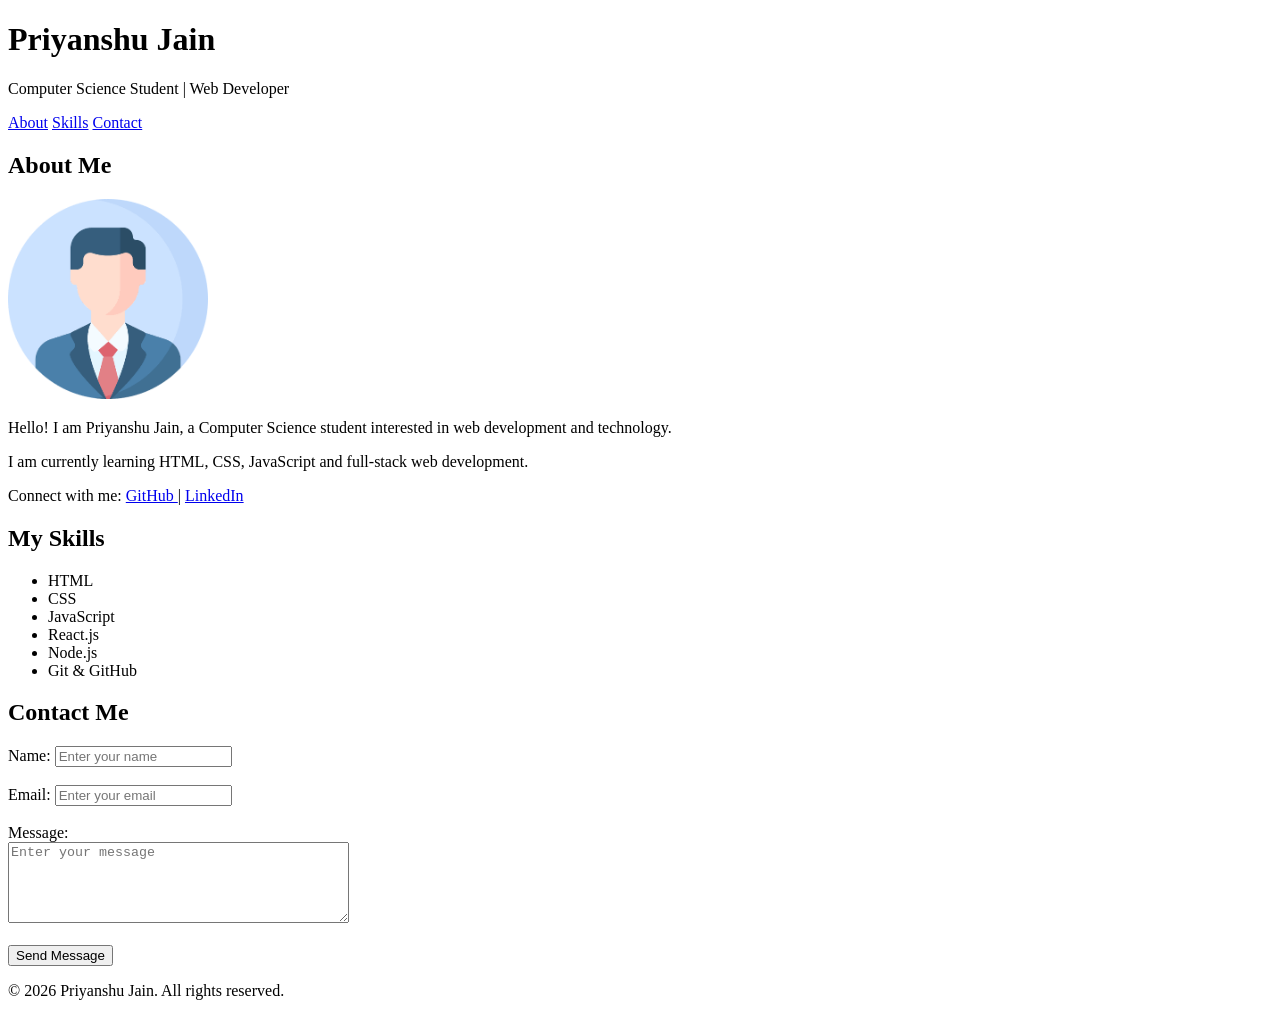
==== index.html @ 76cd6afb "Portfolio" ====
<!DOCTYPE html>

<html lang="en">

<head>
    <meta charset="UTF-8">
    <meta name="viewport" content="width=device-width, initial-scale=1.0">

    <title>My Portfolio</title>
</head>

<body>

    <header>

        <h1>Priyanshu Jain</h1>

        <p>Computer Science Student | Web Developer</p>
        <nav>

    <a href="#about">About</a>
    <a href="#skills">Skills</a>
    <a href="#contact">Contact</a>

</nav>

    </header>
    <main>  

    <section id="about">

        <h2>About Me</h2>
        <img
    src="images/profile.png"
    alt="Profile picture of Priyanshu Jain"
    width="200"
>

        <p>
            Hello! I am Priyanshu Jain, a Computer Science student
            interested in web development and technology.
        </p>

        <p>
            I am currently learning HTML, CSS, JavaScript and
            full-stack web development.
        </p>
        <p>
    Connect with me:
    
    <a href="https://github.com/" target="_blank">
        GitHub
    </a>
    
    |
    
    <a href="https://www.linkedin.com/" target="_blank">
        LinkedIn
    </a>
</p>

    </section>
    <section id="skills">

    <h2>My Skills</h2>

    <ul>
        <li>HTML</li>
        <li>CSS</li>
        <li>JavaScript</li>
        <li>React.js</li>
        <li>Node.js</li>
        <li>Git & GitHub</li>
    </ul>

</section>
<section id="contact">

    <h2>Contact Me</h2>

    <form>

        <label for="name">Name:</label>
        <input 
            type="text"
            id="name"
            name="name"
            placeholder="Enter your name"
            required
        >

        <br><br>

        <label for="email">Email:</label>
        <input 
            type="email"
            id="email"
            name="email"
            placeholder="Enter your email"
            required
        >

        <br><br>

        <label for="message">Message:</label>
        <br>

        <textarea
            id="message"
            name="message"
            rows="5"
            cols="40"
            placeholder="Enter your message"
            required
        ></textarea>

        <br><br>

        <button type="submit">Send Message</button>

    </form>

</section>
</main>
<footer>

    <p>
        © 2026 Priyanshu Jain. All rights reserved.
    </p>

</footer>

</body>

</html>
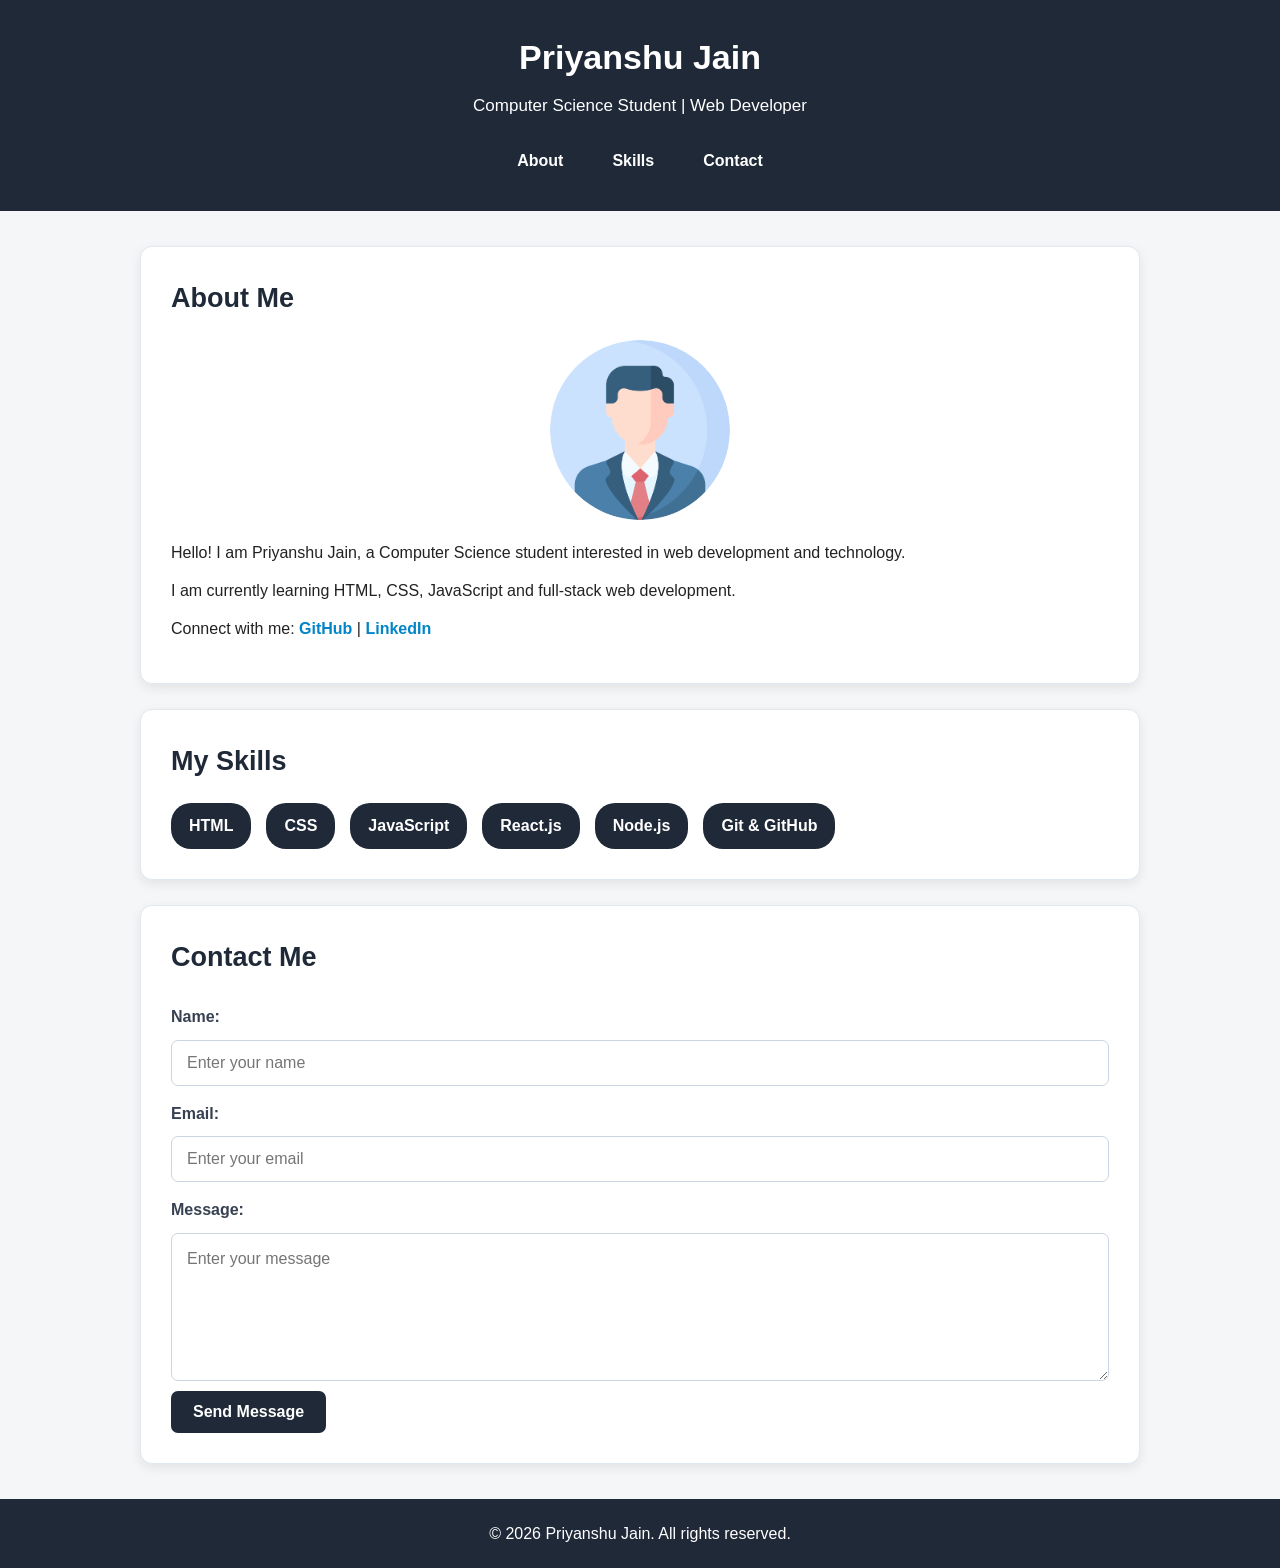
==== commit 34d489df: "Portfolio" ====
--- a/index.html
+++ b/index.html
@@ -1,5 +1,4 @@
 <!DOCTYPE html>
-
 <html lang="en">
 
 <head>
@@ -7,128 +6,156 @@
     <meta name="viewport" content="width=device-width, initial-scale=1.0">
 
     <title>My Portfolio</title>
+
+    <!-- External CSS stylesheet -->
+    <link rel="stylesheet" href="style.css">
+
+    <!-- Prevents browser from requesting a missing favicon -->
+    <link rel="icon" href="data:,">
 </head>
 
 <body>
 
+    <!-- ================= HEADER ================= -->
     <header>
 
         <h1>Priyanshu Jain</h1>
 
         <p>Computer Science Student | Web Developer</p>
+
+        <!-- Main navigation links -->
         <nav>
-
-    <a href="#about">About</a>
-    <a href="#skills">Skills</a>
-    <a href="#contact">Contact</a>
-
-</nav>
+            <a href="#about">About</a>
+            <a href="#skills">Skills</a>
+            <a href="#contact">Contact</a>
+        </nav>
 
     </header>
-    <main>  
 
-    <section id="about">
 
-        <h2>About Me</h2>
-        <img
-    src="images/profile.png"
-    alt="Profile picture of Priyanshu Jain"
-    width="200"
->
+    <main>
+
+        <!-- ================= ABOUT SECTION ================= -->
+        <section id="about">
+
+            <h2>About Me</h2>
+
+            <!-- Profile image -->
+            <img
+                src="images/profile.png"
+                alt="Profile picture of Priyanshu Jain"
+                width="200"
+            >
+
+            <p>
+                Hello! I am Priyanshu Jain, a Computer Science student
+                interested in web development and technology.
+            </p>
+
+            <p>
+                I am currently learning HTML, CSS, JavaScript and
+                full-stack web development.
+            </p>
+
+            <!-- Social profile links -->
+            <p>
+                Connect with me:
+
+                <a href="https://github.com/" target="_blank">
+                    GitHub
+                </a>
+
+                |
+
+                <a href="https://www.linkedin.com/" target="_blank">
+                    LinkedIn
+                </a>
+            </p>
+
+        </section>
+
+
+        <!-- ================= SKILLS SECTION ================= -->
+        <section id="skills">
+
+            <h2>My Skills</h2>
+
+            <!-- List of technical skills -->
+            <ul>
+                <li>HTML</li>
+                <li>CSS</li>
+                <li>JavaScript</li>
+                <li>React.js</li>
+                <li>Node.js</li>
+                <li>Git &amp; GitHub</li>
+            </ul>
+
+        </section>
+
+
+        <!-- ================= CONTACT SECTION ================= -->
+        <section id="contact">
+
+            <h2>Contact Me</h2>
+
+            <form>
+
+                <!-- Name field -->
+                <label for="name">Name:</label>
+
+                <input
+                    type="text"
+                    id="name"
+                    name="name"
+                    placeholder="Enter your name"
+                    required
+                >
+
+
+                <!-- Email field -->
+                <label for="email">Email:</label>
+
+                <input
+                    type="email"
+                    id="email"
+                    name="email"
+                    placeholder="Enter your email"
+                    required
+                >
+
+
+                <!-- Message field -->
+                <label for="message">Message:</label>
+
+                <textarea
+                    id="message"
+                    name="message"
+                    rows="5"
+                    placeholder="Enter your message"
+                    required
+                ></textarea>
+
+
+                <!-- Submit button -->
+                <button type="submit">
+                    Send Message
+                </button>
+
+            </form>
+
+        </section>
+
+    </main>
+
+
+    <!-- ================= FOOTER ================= -->
+    <footer>
 
         <p>
-            Hello! I am Priyanshu Jain, a Computer Science student
-            interested in web development and technology.
+            © 2026 Priyanshu Jain. All rights reserved.
         </p>
 
-        <p>
-            I am currently learning HTML, CSS, JavaScript and
-            full-stack web development.
-        </p>
-        <p>
-    Connect with me:
-    
-    <a href="https://github.com/" target="_blank">
-        GitHub
-    </a>
-    
-    |
-    
-    <a href="https://www.linkedin.com/" target="_blank">
-        LinkedIn
-    </a>
-</p>
-
-    </section>
-    <section id="skills">
-
-    <h2>My Skills</h2>
-
-    <ul>
-        <li>HTML</li>
-        <li>CSS</li>
-        <li>JavaScript</li>
-        <li>React.js</li>
-        <li>Node.js</li>
-        <li>Git & GitHub</li>
-    </ul>
-
-</section>
-<section id="contact">
-
-    <h2>Contact Me</h2>
-
-    <form>
-
-        <label for="name">Name:</label>
-        <input 
-            type="text"
-            id="name"
-            name="name"
-            placeholder="Enter your name"
-            required
-        >
-
-        <br><br>
-
-        <label for="email">Email:</label>
-        <input 
-            type="email"
-            id="email"
-            name="email"
-            placeholder="Enter your email"
-            required
-        >
-
-        <br><br>
-
-        <label for="message">Message:</label>
-        <br>
-
-        <textarea
-            id="message"
-            name="message"
-            rows="5"
-            cols="40"
-            placeholder="Enter your message"
-            required
-        ></textarea>
-
-        <br><br>
-
-        <button type="submit">Send Message</button>
-
-    </form>
-
-</section>
-</main>
-<footer>
-
-    <p>
-        © 2026 Priyanshu Jain. All rights reserved.
-    </p>
-
-</footer>
+    </footer>
 
 </body>
 
--- a/style.css
+++ b/style.css
@@ -0,0 +1,405 @@
+/* =========================================================
+   PERSONAL PORTFOLIO WEBSITE
+   Week 2 - CSS Styling
+   ========================================================= */
+
+
+/* =========================================================
+   1. GLOBAL RESET
+   Removes default browser spacing and makes sizing easier.
+   ========================================================= */
+
+* {
+    margin: 0;
+    padding: 0;
+    box-sizing: border-box;
+}
+
+
+/* =========================================================
+   2. BODY
+   Basic font, colors and page background.
+   ========================================================= */
+
+body {
+    font-family: Arial, sans-serif;
+    background-color: #f4f6f8;
+    color: #222;
+    line-height: 1.6;
+}
+
+
+/* =========================================================
+   3. HEADER
+   Contains the name and short introduction.
+   ========================================================= */
+
+header {
+    background-color: #1f2937;
+    color: white;
+    text-align: center;
+    padding: 30px 20px;
+}
+
+header h1 {
+    font-size: 34px;
+    margin-bottom: 8px;
+}
+
+header p {
+    font-size: 17px;
+}
+
+
+/* =========================================================
+   4. NAVIGATION
+   Styles the main navigation links.
+   ========================================================= */
+
+nav {
+    margin-top: 20px;
+
+    /* Flexbox keeps navigation items organized */
+    display: flex;
+    justify-content: center;
+    gap: 25px;
+}
+
+nav a {
+    color: white;
+    text-decoration: none;
+    font-weight: bold;
+    padding: 8px 12px;
+
+    /* Makes hover animation smooth */
+    transition: 0.3s ease;
+}
+
+
+/* Navigation hover effect */
+nav a:hover {
+    color: #38bdf8;
+    transform: translateY(-2px);
+}
+
+
+/* =========================================================
+   5. MAIN CONTENT
+   Keeps the content centered and readable.
+   ========================================================= */
+
+main {
+    width: 90%;
+    max-width: 1000px;
+    margin: 35px auto;
+}
+
+
+/* =========================================================
+   6. COMMON SECTION CARD
+   Applies common styling to About, Skills and Contact.
+   ========================================================= */
+
+section {
+    background-color: white;
+    padding: 30px;
+    margin-bottom: 25px;
+
+    border: 1px solid #e2e8f0;
+    border-radius: 12px;
+
+    /* Adds a subtle card shadow */
+    box-shadow: 0 4px 12px rgba(0, 0, 0, 0.08);
+}
+
+section h2 {
+    color: #1f2937;
+    font-size: 27px;
+    margin-bottom: 20px;
+}
+
+
+/* =========================================================
+   7. ABOUT SECTION
+   Styles the profile image and introduction text.
+   ========================================================= */
+
+#about img {
+    display: block;
+
+    width: 180px;
+    height: 180px;
+
+    /* Makes the profile image circular */
+    border-radius: 50%;
+
+    object-fit: cover;
+
+    /* Centers the image */
+    margin: 20px auto;
+}
+
+#about p {
+    margin-bottom: 12px;
+}
+
+
+/* About section links */
+#about a {
+    color: #0284c7;
+    text-decoration: none;
+    font-weight: bold;
+
+    transition: 0.3s ease;
+}
+
+#about a:hover {
+    color: #0369a1;
+    text-decoration: underline;
+}
+
+
+/* =========================================================
+   8. SKILLS SECTION
+   Flexbox is used to arrange skills.
+   ========================================================= */
+
+#skills ul {
+    display: flex;
+    flex-wrap: wrap;
+
+    gap: 15px;
+
+    list-style: none;
+}
+
+#skills li {
+    background-color: #1f2937;
+    color: white;
+
+    padding: 10px 18px;
+
+    border-radius: 20px;
+
+    font-weight: bold;
+
+    transition: 0.3s ease;
+}
+
+
+/* Skill hover effect */
+#skills li:hover {
+    background-color: #0284c7;
+    transform: translateY(-3px);
+}
+
+
+/* =========================================================
+   9. CONTACT FORM
+   Arranges form elements vertically using Flexbox.
+   ========================================================= */
+
+/* =========================================================
+   CONTACT FORM
+========================================================= */
+
+#contact form {
+    display: flex;
+    flex-direction: column;
+    gap: 10px;
+}
+
+#contact label {
+    font-weight: bold;
+    color: #374151;
+    margin-top: 5px;
+    margin-bottom: 0;
+}
+
+#contact input,
+#contact textarea {
+    width: 100%;
+    padding: 13px 15px;
+
+    border: 1px solid #cbd5e1;
+    border-radius: 7px;
+
+    font-family: Arial, sans-serif;
+    font-size: 16px;
+
+    background-color: #ffffff;
+
+    transition: 0.3s ease;
+}
+
+#contact textarea {
+    min-height: 130px;
+    resize: vertical;
+    line-height: 1.5;
+}
+
+/* Input focus effect */
+#contact input:focus,
+#contact textarea:focus {
+    outline: none;
+    border-color: #0284c7;
+    box-shadow: 0 0 0 3px rgba(2, 132, 199, 0.12);
+}
+
+/* Contact button */
+#contact button {
+    width: fit-content;
+    padding: 12px 22px;
+
+    background-color: #1f2937;
+    color: white;
+
+    border: none;
+    border-radius: 7px;
+
+    font-size: 16px;
+    font-weight: bold;
+
+    cursor: pointer;
+    transition: 0.3s ease;
+}
+
+#contact button:hover {
+    background-color: #0284c7;
+    transform: translateY(-2px);
+}
+
+/* =========================================================
+   12. FOOTER
+   Contains copyright information.
+   ========================================================= */
+
+footer {
+    background-color: #1f2937;
+    color: white;
+
+    text-align: center;
+
+    padding: 22px 15px;
+
+    margin-top: 30px;
+}
+
+
+/* =========================================================
+   13. TABLET / MOBILE RESPONSIVE DESIGN
+   Applies when screen width is 768px or smaller.
+   ========================================================= */
+
+@media (max-width: 768px) {
+
+    /* Smaller header */
+    header {
+        padding: 25px 15px;
+    }
+
+    header h1 {
+        font-size: 28px;
+    }
+
+    header p {
+        font-size: 15px;
+    }
+
+
+    /* Stack navigation links vertically */
+    nav {
+        flex-direction: column;
+        gap: 8px;
+    }
+
+
+    /* Reduce main content spacing */
+    main {
+        width: 94%;
+        margin: 25px auto;
+    }
+
+
+    /* Smaller section padding */
+    section {
+        padding: 22px;
+    }
+
+
+    section h2 {
+        font-size: 23px;
+    }
+
+
+    /* Smaller profile image */
+    #about img {
+        width: 150px;
+        height: 150px;
+    }
+
+
+    /* Stack skills vertically */
+    #skills ul {
+        flex-direction: column;
+    }
+
+    #skills li {
+        text-align: center;
+    }
+
+
+    /* Full-width button on smaller screens */
+    #contact button {
+        width: 100%;
+    }
+}
+
+
+/* =========================================================
+   14. SMALL MOBILE DEVICES
+   Applies to very small screens.
+   ========================================================= */
+
+@media (max-width: 480px) {
+
+    header h1 {
+        font-size: 24px;
+    }
+
+    header p {
+        font-size: 14px;
+    }
+
+
+    main {
+        width: 95%;
+    }
+
+
+    section {
+        padding: 18px;
+    }
+
+
+    section h2 {
+        font-size: 21px;
+    }
+
+
+    #about img {
+        width: 125px;
+        height: 125px;
+    }
+
+
+    #contact input,
+    #contact textarea {
+        font-size: 14px;
+    }
+
+
+    footer {
+        font-size: 14px;
+    }
+}
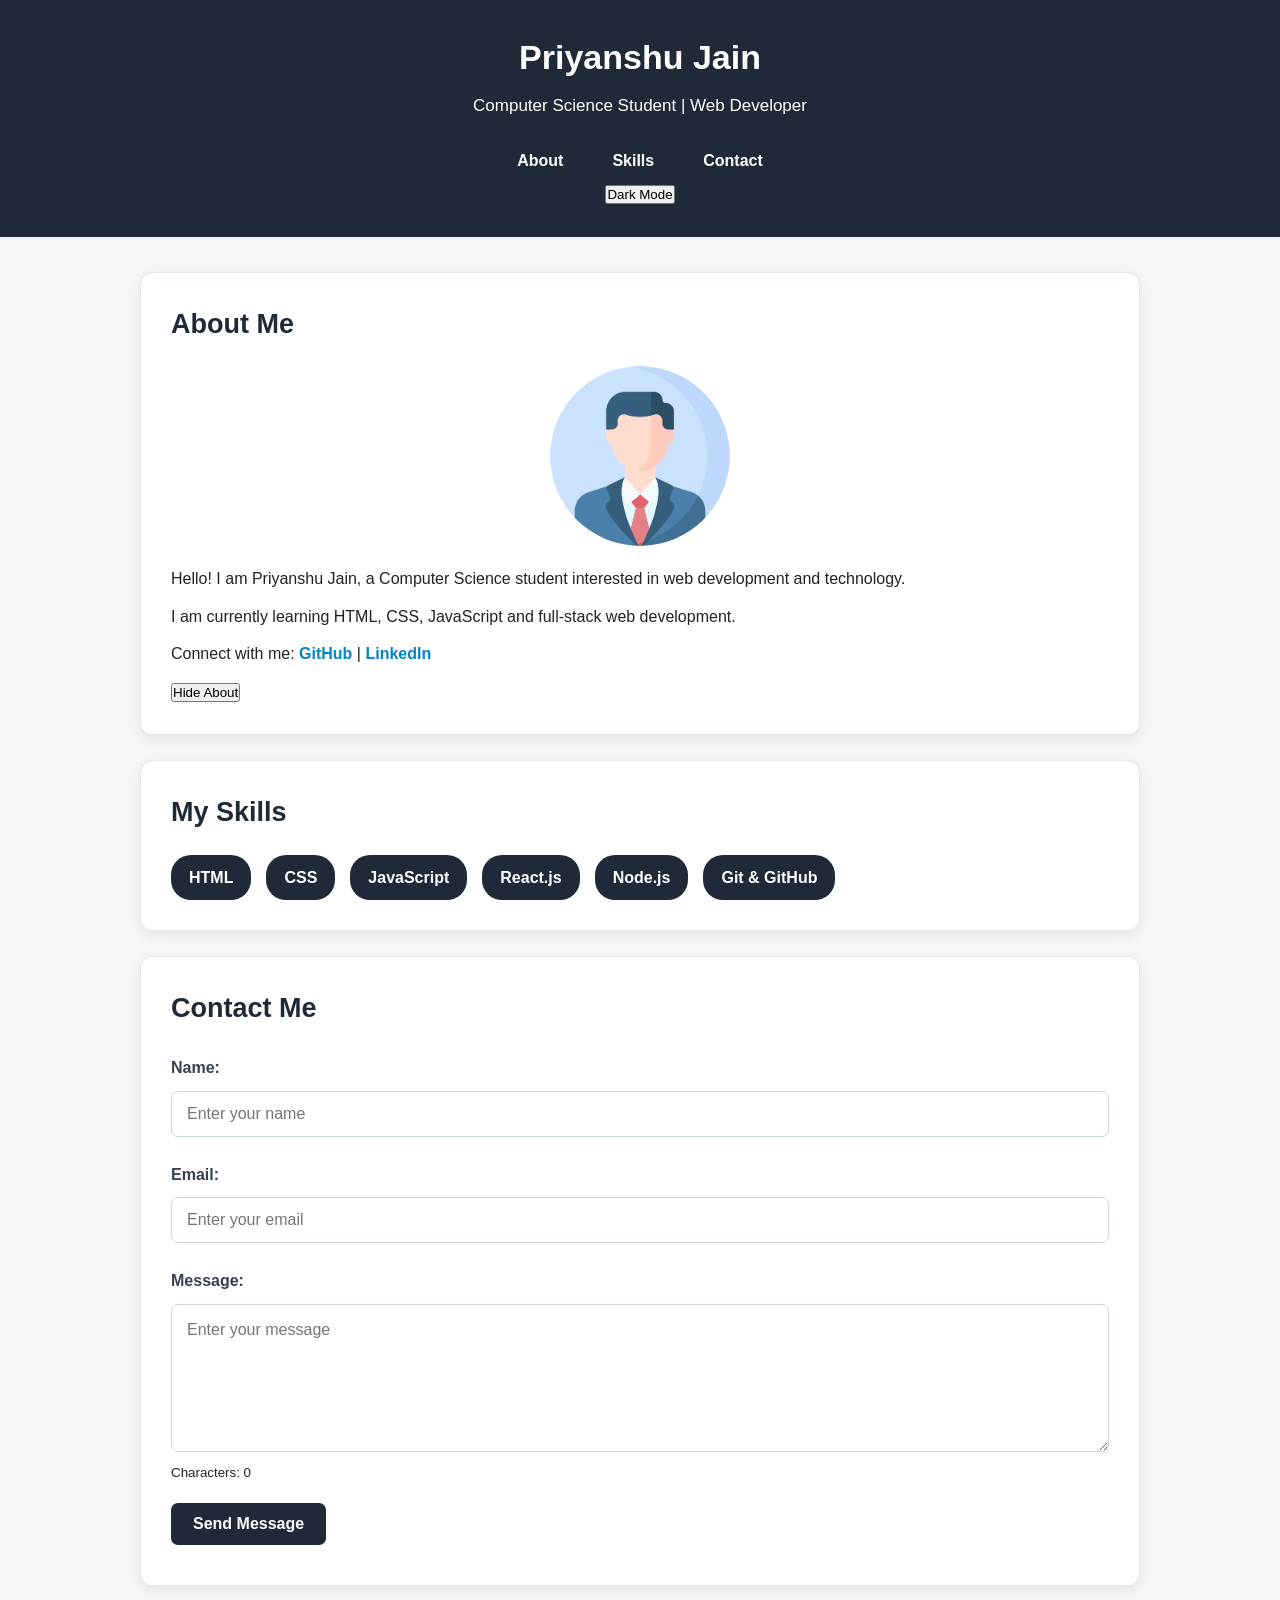
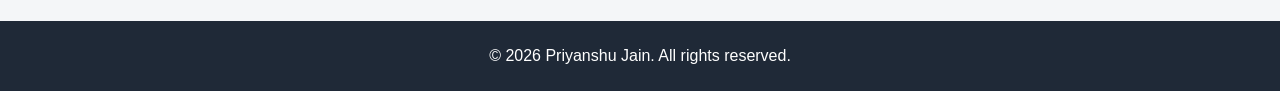
==== commit 364199b9: "Portfolio" ====
--- a/index.html
+++ b/index.html
@@ -10,32 +10,44 @@
     <!-- External CSS stylesheet -->
     <link rel="stylesheet" href="style.css">
 
-    <!-- Prevents browser from requesting a missing favicon -->
+    <!-- Favicon -->
     <link rel="icon" href="data:,">
 </head>
 
 <body>
 
-    <!-- ================= HEADER ================= -->
+    <!-- ==========================================
+         HEADER SECTION
+         ========================================== -->
+
     <header>
 
         <h1>Priyanshu Jain</h1>
 
         <p>Computer Science Student | Web Developer</p>
 
-        <!-- Main navigation links -->
+        <!-- Navigation menu -->
         <nav>
+
             <a href="#about">About</a>
             <a href="#skills">Skills</a>
             <a href="#contact">Contact</a>
+
         </nav>
 
     </header>
 
 
+    <!-- ==========================================
+         MAIN CONTENT
+         ========================================== -->
+
     <main>
 
-        <!-- ================= ABOUT SECTION ================= -->
+        <!-- ==========================================
+             ABOUT SECTION
+             ========================================== -->
+
         <section id="about">
 
             <h2>About Me</h2>
@@ -47,93 +59,131 @@
                 width="200"
             >
 
-            <p>
-                Hello! I am Priyanshu Jain, a Computer Science student
-                interested in web development and technology.
-            </p>
-
-            <p>
-                I am currently learning HTML, CSS, JavaScript and
-                full-stack web development.
-            </p>
-
-            <!-- Social profile links -->
-            <p>
-                Connect with me:
-
-                <a href="https://github.com/" target="_blank">
-                    GitHub
-                </a>
-
-                |
-
-                <a href="https://www.linkedin.com/" target="_blank">
-                    LinkedIn
-                </a>
-            </p>
+            <!-- About content that can be shown/hidden -->
+            <div id="aboutContent">
+
+                <p>
+                    Hello! I am Priyanshu Jain, a Computer Science student
+                    interested in web development and technology.
+                </p>
+
+                <p>
+                    I am currently learning HTML, CSS, JavaScript and
+                    full-stack web development.
+                </p>
+
+                <!-- Social links -->
+                <p>
+                    Connect with me:
+
+                    <a
+                        href="https://github.com/"
+                        target="_blank"
+                        rel="noopener noreferrer"
+                    >
+                        GitHub
+                    </a>
+
+                    |
+
+                    <a
+                        href="https://www.linkedin.com/"
+                        target="_blank"
+                        rel="noopener noreferrer"
+                    >
+                        LinkedIn
+                    </a>
+                </p>
+
+            </div>
+
+            <!-- Show/Hide About button -->
+            <button type="button" id="aboutToggle">
+                Hide About
+            </button>
 
         </section>
 
 
-        <!-- ================= SKILLS SECTION ================= -->
+        <!-- ==========================================
+             SKILLS SECTION
+             ========================================== -->
+
         <section id="skills">
 
             <h2>My Skills</h2>
 
-            <!-- List of technical skills -->
             <ul>
+
                 <li>HTML</li>
                 <li>CSS</li>
                 <li>JavaScript</li>
                 <li>React.js</li>
                 <li>Node.js</li>
                 <li>Git &amp; GitHub</li>
+
             </ul>
 
         </section>
 
 
-        <!-- ================= CONTACT SECTION ================= -->
+        <!-- ==========================================
+             CONTACT SECTION
+             ========================================== -->
+
         <section id="contact">
 
             <h2>Contact Me</h2>
 
-            <form>
+            <!-- Contact form -->
+            <form id="contactForm">
 
                 <!-- Name field -->
-                <label for="name">Name:</label>
+                <label for="name">
+                    Name:
+                </label>
 
                 <input
                     type="text"
                     id="name"
                     name="name"
                     placeholder="Enter your name"
-                    required
                 >
 
+                <!-- Name error message -->
+                <small id="nameError"></small>
+
 
                 <!-- Email field -->
-                <label for="email">Email:</label>
+                <label for="email">
+                    Email:
+                </label>
 
                 <input
                     type="email"
                     id="email"
                     name="email"
                     placeholder="Enter your email"
-                    required
                 >
 
+                <!-- Email error message -->
+                <small id="emailError"></small>
+
 
                 <!-- Message field -->
-                <label for="message">Message:</label>
+                <label for="message">
+                    Message:
+                </label>
 
                 <textarea
                     id="message"
                     name="message"
                     rows="5"
                     placeholder="Enter your message"
-                    required
                 ></textarea>
+
+                <!-- Message error -->
+                <small id="messageError"></small>
 
 
                 <!-- Submit button -->
@@ -141,6 +191,9 @@
                     Send Message
                 </button>
 
+                <!-- Success message -->
+                <p id="successMessage"></p>
+
             </form>
 
         </section>
@@ -148,15 +201,26 @@
     </main>
 
 
-    <!-- ================= FOOTER ================= -->
+    <!-- ==========================================
+         FOOTER SECTION
+         ========================================== -->
+
     <footer>
 
         <p>
-            © 2026 Priyanshu Jain. All rights reserved.
+            &copy; 2026 Priyanshu Jain. All rights reserved.
         </p>
 
     </footer>
 
+
+    <!-- ==========================================
+         JAVASCRIPT
+         ========================================== -->
+
+    <!-- External JavaScript file -->
+    <script src="script.js"></script>
+
 </body>
 
 </html>
--- a/style.css
+++ b/style.css
@@ -402,4 +402,48 @@
     footer {
         font-size: 14px;
     }
+}
+/* ==========================================
+   DARK MODE
+   ========================================== */
+
+body.dark-mode {
+    background-color: #121212;
+    color: #f5f5f5;
+}
+
+body.dark-mode header {
+    background-color: #000000;
+}
+
+body.dark-mode section {
+    background-color: #1e1e1e;
+    color: #f5f5f5;
+    border-color: #444;
+}
+
+body.dark-mode section h2 {
+    color: #ffffff;
+}
+
+body.dark-mode footer {
+    background-color: #000000;
+    color: #ffffff;
+}
+
+body.dark-mode input,
+body.dark-mode textarea {
+    background-color: #2a2a2a;
+    color: #ffffff;
+    border-color: #555;
+}
+
+body.dark-mode input::placeholder,
+body.dark-mode textarea::placeholder {
+    color: #bbbbbb;
+}
+
+body.dark-mode #themeToggle {
+    background-color: #ffffff;
+    color: #111111;
 }
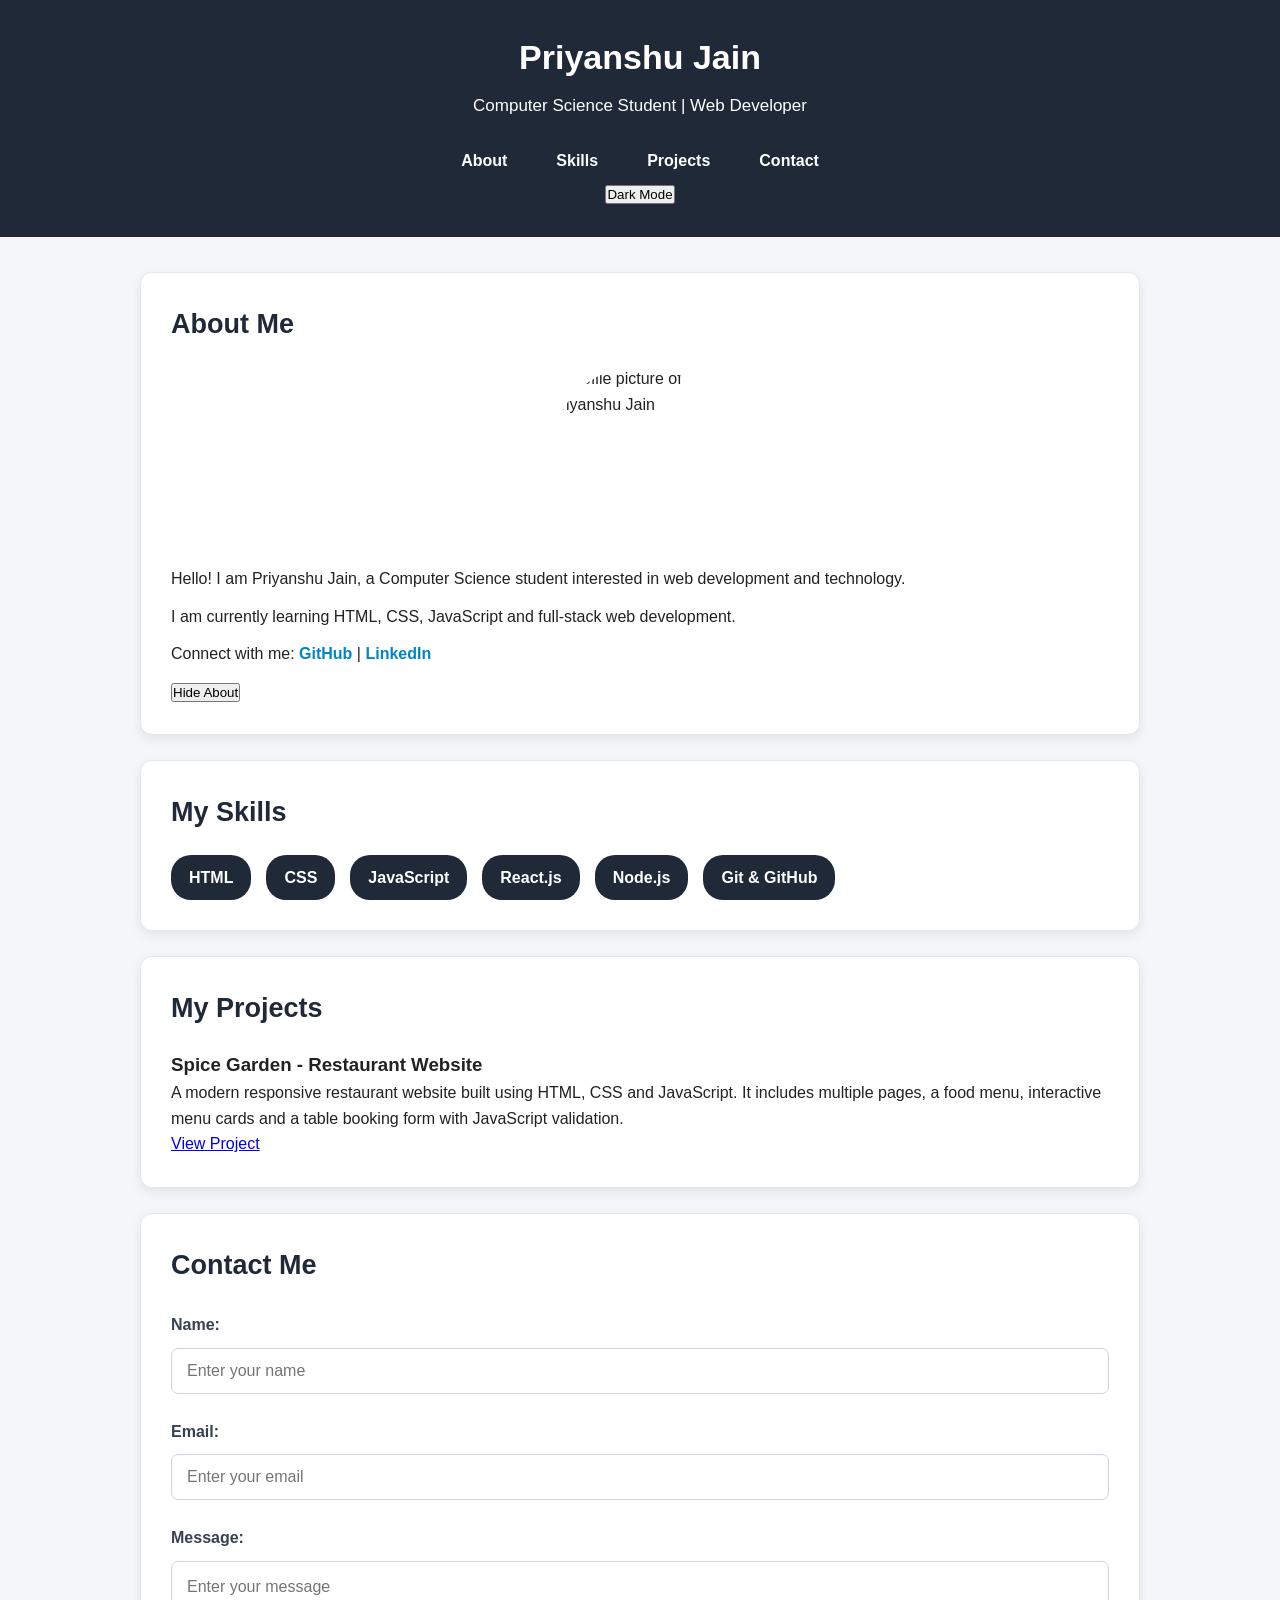
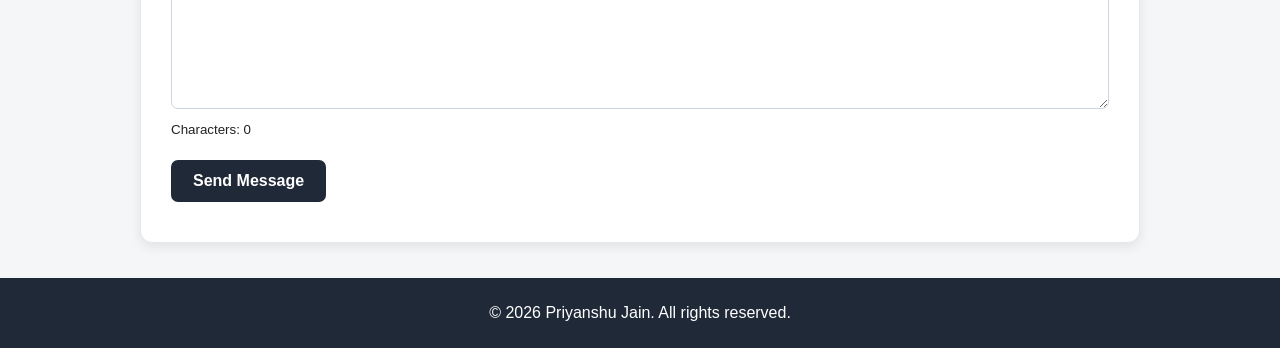
==== commit 7ad704d0: "Final-Project" ====
--- a/index.html
+++ b/index.html
@@ -31,6 +31,7 @@
 
             <a href="#about">About</a>
             <a href="#skills">Skills</a>
+            <a href="#projects">Projects</a>
             <a href="#contact">Contact</a>
 
         </nav>
@@ -128,6 +129,39 @@
 
 
         <!-- ==========================================
+             PROJECTS SECTION
+             ========================================== -->
+
+        <section id="projects">
+
+            <h2>My Projects</h2>
+
+            <article class="project-card">
+
+                <h3>Spice Garden - Restaurant Website</h3>
+
+                <p>
+                    A modern responsive restaurant website built using
+                    HTML, CSS and JavaScript. It includes multiple pages,
+                    a food menu, interactive menu cards and a table
+                    booking form with JavaScript validation.
+                </p>
+
+                <!-- Open Restaurant Website -->
+                <a
+                    href="Final-Project/Restaurant-Website/index.html"
+                    target="_blank"
+                    rel="noopener noreferrer"
+                >
+                    View Project
+                </a>
+
+            </article>
+
+        </section>
+
+
+        <!-- ==========================================
              CONTACT SECTION
              ========================================== -->
 
